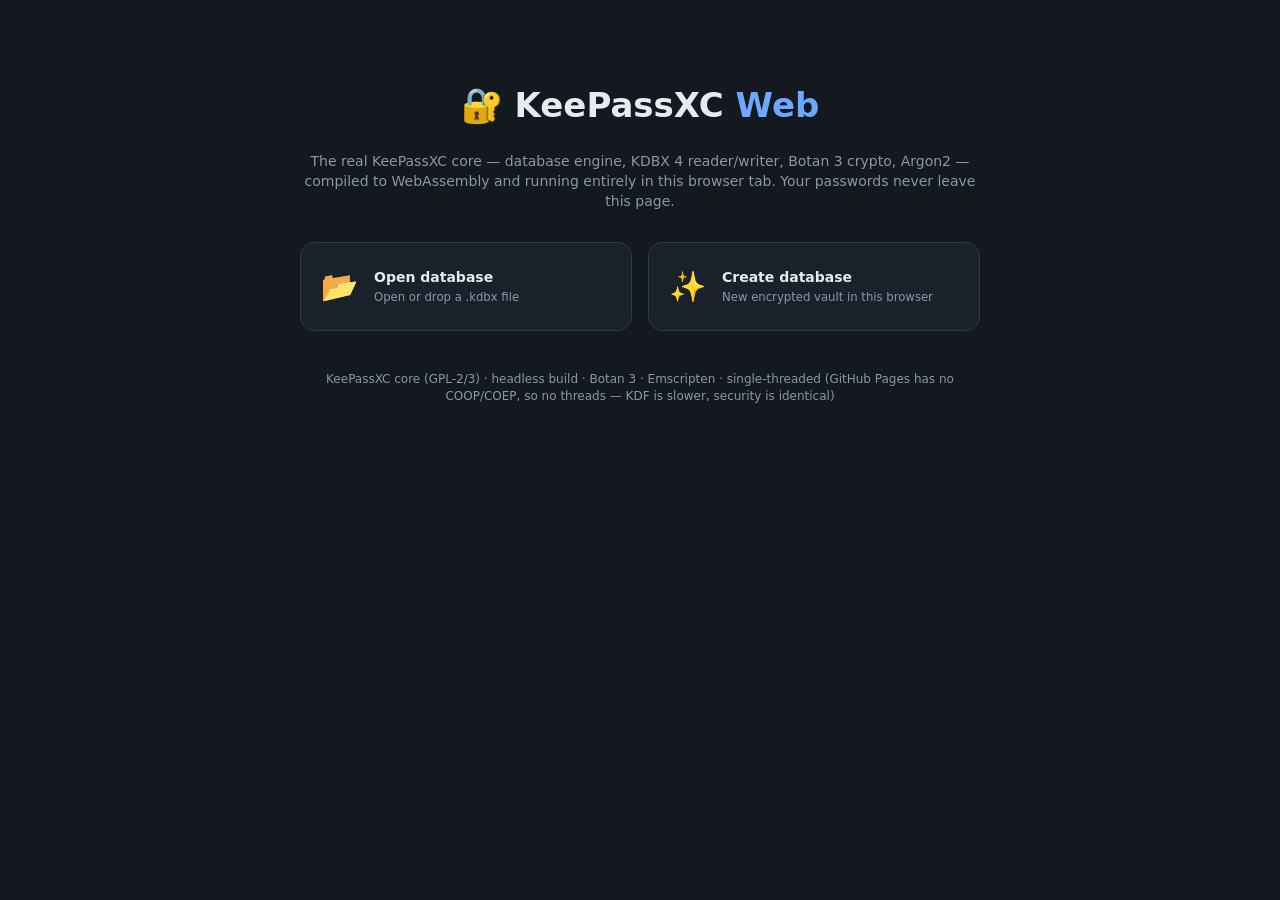
==== web/index.html @ bd55d610 "KeePassXC core compiled to WebAssembly, driven from a static page The headless KeePassXC core (data " ====
<!doctype html>
<html lang="en">
<head>
<meta charset="utf-8">
<meta name="viewport" content="width=device-width, initial-scale=1">
<title>KeePassXC Web</title>
<meta name="color-scheme" content="dark">
<link rel="icon" href="data:image/svg+xml,<svg xmlns='http://www.w3.org/2000/svg' viewBox='0 0 100 100'><text y='.9em' font-size='90'>🔐</text></svg>">
<link rel="stylesheet" href="styles.css">
<script src="wasm/keepassxc.js"></script>
<script src="app.js" defer></script>
</head>
<body>

<div id="boot"><div class="spinner"></div><p id="boot-msg">Loading the KeePassXC engine …</p></div>

<!-- ================= Landing ================= -->
<section id="landing" hidden>
  <div class="hero">
    <h1>🔐 KeePassXC <em>Web</em></h1>
    <p class="tagline">
      The real KeePassXC core — database engine, KDBX&nbsp;4 reader/writer, Botan&nbsp;3
      crypto, Argon2 — compiled to WebAssembly and running entirely in this
      browser tab. Your passwords never leave this page.
    </p>
    <div class="cards">
      <button class="card" id="btn-open">
        <span class="big">📂</span>
        <span><b>Open database</b><br><small>Open or drop a .kdbx file</small></span>
      </button>
      <button class="card" id="btn-create">
        <span class="big">✨</span>
        <span><b>Create database</b><br><small>New encrypted vault in this browser</small></span>
      </button>
    </div>
    <div id="recent" hidden>
      <h2>Saved on this device</h2>
      <ul id="recent-list"></ul>
      <p class="hint">Encrypted copies stored in this browser's IndexedDB (origin-scoped).</p>
    </div>
    <footer>
      KeePassXC core (GPL-2/3) · headless build · Botan 3 · Emscripten ·
      single-threaded (GitHub Pages has no COOP/COEP, so no threads — KDF is
      slower, security is identical)
    </footer>
  </div>
</section>

<!-- ================= Unlock ================= -->
<section id="unlock" hidden>
  <form class="panel unlock-panel" id="unlock-form">
    <h2>🔒<span id="unlock-filename">database.kdbx</span></h2>
    <label class="field">
      <span>Master password</span>
      <input type="password" id="unlock-password" autocomplete="current-password" autofocus>
    </label>
    <label class="field">
      <span>Key file <small>(optional)</small></span>
      <input type="file" id="unlock-keyfile">
    </label>
    <label class="check">
      <input type="checkbox" id="unlock-keep" checked>
      Keep an encrypted copy in this browser <small>(lets you unlock it again
      without re-uploading; stored only in this browser's IndexedDB)</small>
    </label>
    <p class="error" id="unlock-error" hidden></p>
    <div class="row">
      <button type="button" class="btn ghost" id="unlock-back">← Back</button>
      <button type="submit" class="btn primary" id="unlock-go">Unlock</button>
    </div>
  </form>
</section>

<!-- ================= Main ================= -->
<section id="main" hidden>
  <header id="topbar">
    <span id="db-title" title="">Database</span>
    <span id="dirty-dot" title="Unsaved changes" hidden>●</span>
    <input id="search" type="search" placeholder="Search entries…" autocomplete="off">
    <div class="topbar-actions">
      <button class="btn" id="btn-save" title="Save (Ctrl+S)">💾 Save</button>
      <button class="btn" id="btn-download" title="Download .kdbx file">⬇ Download</button>
      <button class="btn" id="btn-credentials" title="Change master password / key file">🔑 Credentials</button>
      <button class="btn warn" id="btn-lock" title="Lock (Ctrl+L)">🔒 Lock</button>
    </div>
  </header>

  <div id="layout">
    <nav id="tree-pane"><div id="tree"></div></nav>
    <section id="list-pane">
      <div id="list-head">
        <h3 id="list-title">All entries</h3>
        <button class="btn small" id="btn-add-entry">＋ Entry</button>
      </div>
      <div id="entry-list"></div>
    </section>
    <article id="detail-pane"><div id="detail"><p class="hint">Select an entry.</p></div></article>
  </div>
</section>

<!-- ================= Dialogs ================= -->
<dialog id="dlg-create">
  <form method="dialog" class="panel" id="create-form">
    <h2>Create database</h2>
    <label class="field"><span>Name</span>
      <input id="create-name" required value="My Vault"></label>
    <label class="field"><span>Master password</span>
      <input type="password" id="create-password" required autocomplete="new-password"></label>
    <label class="field"><span>Repeat password</span>
      <input type="password" id="create-password2" required autocomplete="new-password"></label>
    <div class="pw-health" id="create-health" hidden>
      <div class="bar"><i id="create-health-bar"></i></div>
      <small id="create-health-text"></small>
    </div>
    <label class="field"><span>Key file <small>(optional — a key file you upload now will be required every unlock)</small></span>
      <input type="file" id="create-keyfile"></label>
    <label class="field"><span>Key derivation</span>
      <select id="create-kdf">
        <option value="fast">Argon2id — fast (for trying this out: 2 passes, 8 MiB)</option>
        <option value="balanced" selected>Argon2id — balanced (3 passes, 64 MiB) — recommended</option>
        <option value="strong">Argon2id — strong (4 passes, 256 MiB)</option>
        <option value="aes">AES-KDF (fast, weaker)</option>
      </select></label>
    <p class="hint">Key derivation runs single-threaded in the tab and blocks
    the page for a few seconds — the busy screen you'll see is expected.</p>
    <p class="error" id="create-error" hidden></p>
    <div class="row">
      <button class="btn ghost" value="cancel">Cancel</button>
      <button class="btn primary" value="ok" id="create-go">Create</button>
    </div>
  </form>
</dialog>

<dialog id="dlg-entry">
  <form method="dialog" class="panel wide" id="entry-form">
    <h2 id="entry-form-title">Edit entry</h2>
    <div class="grid2">
      <label class="field"><span>Title</span><input id="e-title" required></label>
      <label class="field"><span>Username</span><input id="e-username" autocomplete="off"></label>
      <label class="field"><span>Password</span>
        <span class="input-group">
          <input type="password" id="e-password" autocomplete="new-password">
          <button type="button" class="btn small" id="e-toggle-pw" title="show">👁</button>
          <button type="button" class="btn small" id="e-gen" title="generate">🎲</button>
        </span>
        <span class="pw-health" id="e-health" hidden>
          <span class="bar"><i id="e-health-bar"></i></span>
          <small id="e-health-text"></small>
        </span>
      </label>
      <label class="field"><span>URL</span><input id="e-url" type="url" placeholder="https://"></label>
      <label class="field"><span>Tags <small>(comma-separated)</small></span><input id="e-tags"></label>
      <label class="field"><span>Icon number<small>(KeePass icon set)</small></span><input id="e-icon" type="number" min="0" max="68" value="0"></label>
    </div>
    <label class="field"><span>Notes</span><textarea id="e-notes" rows="3"></textarea></label>
    <div class="field"><span>Custom attributes</span>
      <div id="e-attrs"></div>
      <button type="button" class="btn small" id="e-attr-add">＋ attribute</button>
    </div>
    <label class="check"><input type="checkbox" id="e-expires"> Entry expires
      <input type="datetime-local" id="e-expiry" hidden></label>
    <p class="error" id="entry-error" hidden></p>
    <div class="row">
      <button class="btn ghost" value="cancel">Cancel</button>
      <button class="btn primary" value="ok" id="entry-go">Save entry</button>
    </div>
  </form>
</dialog>

<dialog id="dlg-group">
  <form method="dialog" class="panel" id="group-form">
    <h2 id="group-form-title">Edit group</h2>
    <label class="field"><span>Name</span><input id="g-name" required></label>
    <label class="field"><span>Notes</span><textarea id="g-notes" rows="2"></textarea></label>
    <label class="field"><span>Icon number</span><input id="g-icon" type="number" min="0" max="68" value="48"></label>
    <p class="error" id="group-error" hidden></p>
    <div class="row">
      <button class="btn ghost" value="cancel">Cancel</button>
      <button class="btn primary" value="ok" id="group-go">Save group</button>
    </div>
  </form>
</dialog>

<dialog id="dlg-generator">
  <div class="panel wide">
    <h2>Password generator</h2>
    <div class="tabs">
      <button class="tab on" data-tab="pw">Password</button>
      <button class="tab" data-tab="phrase">Passphrase</button>
    </div>
    <div id="gen-pw" class="tab-body">
      <label class="field"><span>Length: <b id="gen-len-v">20</b></span>
        <input type="range" id="gen-len" min="6" max="64" value="20"></label>
      <div class="checks" id="gen-classes">
        <label class="check"><input type="checkbox" value="1" checked> abc lower</label>
        <label class="check"><input type="checkbox" value="2" checked> ABC upper</label>
        <label class="check"><input type="checkbox" value="4" checked> 123 digits</label>
        <label class="check"><input type="checkbox" value="8"> {} braces</label>
        <label class="check"><input type="checkbox" value="16"> ;: punctuation</label>
        <label class="check"><input type="checkbox" value="32"> "' quotes</label>
        <label class="check"><input type="checkbox" value="64"> -– dashes</label>
        <label class="check"><input type="checkbox" value="128"> +× math</label>
        <label class="check"><input type="checkbox" value="256"> #$ logograms</label>
        <label class="check"><input type="checkbox" value="512"> àé extended</label>
      </div>
      <div class="checks">
        <label class="check"><input type="checkbox" id="gen-alike" checked> exclude look-alikes</label>
        <label class="check"><input type="checkbox" id="gen-every" checked> from every group</label>
      </div>
      <label class="field"><span>Exclude characters</span><input id="gen-exclude" placeholder="e.g. 0OIl"></label>
    </div>
    <div id="gen-phrase" class="tab-body" hidden>
      <label class="field"><span>Words: <b id="gen-words-v">6</b></span>
        <input type="range" id="gen-words" min="3" max="12" value="6"></label>
      <label class="field"><span>Separator</span><input id="gen-sep" value=" " size="4"></label>
      <p class="hint">EFF large wordlist (7776 words, shipped with the app).</p>
    </div>
    <div class="field"><span>Result</span>
      <span class="input-group">
        <output id="gen-result" class="mono"></output>
        <button class="btn small" id="gen-refresh">↻</button>
      </span>
      <span class="pw-health" id="gen-health">
        <span class="bar"><i id="gen-health-bar"></i></span>
        <small id="gen-health-text"></small>
      </span>
    </div>
    <div class="row">
      <button class="btn ghost" id="gen-close">Close</button>
      <button class="btn" id="gen-copy">📋 Copy</button>
      <button class="btn primary" id="gen-use">Use</button>
    </div>
  </div>
</dialog>

<dialog id="dlg-totp">
  <form method="dialog" class="panel" id="totp-form">
    <h2>TOTP setup</h2>
    <label class="field"><span>Secret <small>(Base32)</small></span>
      <input id="t-key" class="mono" placeholder="e.g. JBSWY3DPEHPK3PXP" autocomplete="off"></label>
    <div class="grid2">
      <label class="field"><span>Digits</span>
        <select id="t-digits"><option>6</option><option>8</option></select></label>
      <label class="field"><span>Period (s)</span>
        <select id="t-step"><option>30</option><option>60</option></select></label>
    </div>
    <label class="field"><span>Algorithm</span>
      <select id="t-algo">
        <option value="0">SHA-1</option><option value="1">SHA-256</option><option value="2">SHA-512</option>
      </select></label>
    <p class="hint">Leave the secret empty and submit to remove TOTP.</p>
    <p class="error" id="totp-error" hidden></p>
    <div class="row">
      <button class="btn ghost" value="cancel">Cancel</button>
      <button class="btn primary" value="ok">Save</button>
    </div>
  </form>
</dialog>

<dialog id="dlg-credentials">
  <form method="dialog" class="panel" id="credentials-form">
    <h2>Change credentials</h2>
    <p class="hint">Changes the master password / key file of this database.
    The old credentials keep working on previously saved copies.</p>
    <label class="field"><span>New master password</span>
      <input type="password" id="c-password" autocomplete="new-password"></label>
    <label class="field"><span>Key file <small>(leave empty to remove)</small></span>
      <input type="file" id="c-keyfile"></label>
    <p class="error" id="credentials-error" hidden></p>
    <div class="row">
      <button class="btn ghost" value="cancel">Cancel</button>
      <button class="btn primary" value="ok">Change &amp; save</button>
    </div>
  </form>
</dialog>

<dialog id="dlg-move">
  <form method="dialog" class="panel" id="move-form">
    <h2>Move</h2>
    <label class="field"><span>Destination group</span>
      <select id="m-group"></select></label>
    <p class="error" id="move-error" hidden></p>
    <div class="row">
      <button class="btn ghost" value="cancel">Cancel</button>
      <button class="btn primary" value="ok">Move</button>
    </div>
  </form>
</dialog>

<!-- busy overlay + toasts (overlay starts hidden; busy() shows it) -->
<div id="overlay" hidden><div><div class="spinner"></div><p id="overlay-label">Working …</p></div></div>
<div id="toasts"></div>

</body>
</html>
---- web/styles.css ----
/* KeePassXC Web — dark, Qt-independent UI */

:root {
  --bg: #14181f;
  --bg2: #1b212b;
  --bg3: #232b38;
  --line: #2f3947;
  --fg: #e6ebf2;
  --fg-dim: #8b97a8;
  --accent: #6ea8fe;
  --accent-strong: #3d7ddd;
  --danger: #ff7b72;
  --ok: #3fb950;
  --warn: #d29922;
  --radius: 8px;
  --mono: ui-monospace, "Cascadia Code", "JetBrains Mono", Menlo, Consolas, monospace;
}

* { box-sizing: border-box; }
html, body { height: 100%; }
body {
  margin: 0;
  background: var(--bg);
  color: var(--fg);
  font: 14px/1.45 system-ui, "Segoe UI", Roboto, sans-serif;
}
.mono { font-family: var(--mono); }
h1, h2, h3 { margin: 0 0 .6em; font-weight: 600; }
a { color: var(--accent); }
small { color: var(--fg-dim); }
.hint { color: var(--fg-dim); font-size: 12px; }
.error { color: var(--danger); margin: .4em 0; font-size: 13px; }
[hidden] { display: none !important; }

/* boot / overlay spinner */
#boot, #overlay {
  position: fixed; inset: 0; display: grid; place-items: center;
  background: var(--bg); z-index: 50; text-align: center;
}
#overlay { background: rgba(10, 12, 16, .82); backdrop-filter: blur(2px); z-index: 100; }
.spinner {
  width: 34px; height: 34px; margin: 0 auto 12px;
  border: 3px solid var(--line); border-top-color: var(--accent);
  border-radius: 50%; animation: spin .8s linear infinite;
}
@keyframes spin { to { transform: rotate(360deg); } }

/* buttons / inputs */
.btn {
  background: var(--bg3); color: var(--fg); border: 1px solid var(--line);
  border-radius: var(--radius); padding: 7px 14px; cursor: pointer; font: inherit;
}
.btn:hover { border-color: var(--accent); }
.btn.primary { background: var(--accent-strong); border-color: var(--accent-strong); color: #fff; }
.btn.primary:hover { filter: brightness(1.12); }
.btn.ghost { background: transparent; }
.btn.warn:hover { border-color: var(--danger); color: var(--danger); }
.btn.small { padding: 3px 8px; font-size: 12px; }
.btn:disabled { opacity: .5; cursor: default; }

.field { display: block; margin: 10px 0; }
.field > span { display: block; margin-bottom: 4px; font-size: 13px; color: var(--fg-dim); }
input, select, textarea, output {
  width: 100%; padding: 8px 10px; background: var(--bg2);
  border: 1px solid var(--line); border-radius: var(--radius);
  color: var(--fg); font: inherit;
}
input:focus, select:focus, textarea:focus { outline: none; border-color: var(--accent); }
input[type="file"] { padding: 6px; }
input[type="range"] { padding: 0; }
.check { display: flex; gap: 8px; align-items: baseline; margin: 8px 0; cursor: pointer; }
.check input { width: auto; }
.grid2 { display: grid; grid-template-columns: 1fr 1fr; gap: 0 12px; }
.row { display: flex; justify-content: flex-end; gap: 10px; margin-top: 14px; }
.input-group { display: flex; gap: 6px; }
.input-group input { flex: 1; }
.input-group output { flex: 1; overflow-wrap: anywhere; }

/* dialogs */
dialog {
  background: var(--bg2); color: var(--fg); border: 1px solid var(--line);
  border-radius: 12px; padding: 0; max-width: min(92vw, 540px); width: 100%;
}
dialog.wide, .panel.wide { max-width: min(94vw, 700px); }
dialog::backdrop { background: rgba(5, 7, 10, .6); }
.panel { padding: 20px 22px; }

/* landing */
.hero { max-width: 720px; margin: 0 auto; padding: 9vh 20px 40px; text-align: center; }
.hero h1 { font-size: 34px; }
.hero h1 em { color: var(--accent); font-style: normal; }
.tagline { color: var(--fg-dim); margin-bottom: 30px; }
.cards { display: grid; grid-template-columns: 1fr 1fr; gap: 16px; margin-bottom: 34px; }
.card {
  display: flex; align-items: center; gap: 16px; text-align: left;
  background: var(--bg2); border: 1px solid var(--line); border-radius: 14px;
  padding: 22px 20px; cursor: pointer; color: var(--fg); font: inherit;
}
.card:hover { border-color: var(--accent); background: var(--bg3); }
.card .big { font-size: 30px; }
.card small { display: block; margin-top: 2px; }
#recent { text-align: left; border-top: 1px solid var(--line); padding-top: 18px; }
#recent ul { list-style: none; padding: 0; margin: 10px 0; }
#recent li {
  display: flex; align-items: center; gap: 10px; padding: 9px 12px;
  border: 1px solid var(--line); border-radius: var(--radius); margin-bottom: 6px;
}
#recent li .name { flex: 1; }
.hero footer { margin-top: 40px; font-size: 12px; color: var(--fg-dim); }

/* main layout */
#topbar {
  display: flex; align-items: center; gap: 12px;
  padding: 10px 16px; background: var(--bg2); border-bottom: 1px solid var(--line);
  position: sticky; top: 0; z-index: 10;
}
#db-title { font-weight: 600; white-space: nowrap; overflow: hidden; text-overflow: ellipsis; max-width: 26vw; }
#dirty-dot { color: var(--warn); }
#search { flex: 1; max-width: 380px; }
.topbar-actions { display: flex; gap: 8px; margin-left: auto; }

#layout { display: grid; grid-template-columns: 250px 340px 1fr; height: calc(100vh - 55px); }
#tree-pane { overflow: auto; border-right: 1px solid var(--line); padding: 10px; }
#list-pane { overflow: auto; border-right: 1px solid var(--line); display: flex; flex-direction: column; }
#detail-pane { overflow: auto; padding: 18px 22px; }

/* group tree */
#tree ul { list-style: none; margin: 0; padding-left: 16px; }
#tree > ul { padding-left: 0; }
.tree-row {
  display: flex; align-items: center; gap: 7px; padding: 5px 8px;
  border-radius: 6px; cursor: pointer; white-space: nowrap; user-select: none;
}
.tree-row:hover { background: var(--bg3); }
.tree-row.sel { background: var(--accent-strong); color: #fff; }
.tree-row .tw { width: 14px; text-align: center; color: var(--fg-dim); flex: none; }
.tree-row.sel .tw { color: #fff; }
.tree-actions { margin-left: auto; display: none; gap: 2px; }
.tree-row:hover .tree-actions { display: inline-flex; }
.tree-actions button {
  background: none; border: none; color: inherit; cursor: pointer;
  font-size: 11px; padding: 1px 3px; border-radius: 4px; opacity: .8;
}
.tree-actions button:hover { opacity: 1; background: rgba(128,128,128,.3); }
.tree-add { margin-top: 8px; }

/* entry list */
#list-head {
  display: flex; align-items: center; justify-content: space-between;
  padding: 12px 14px; border-bottom: 1px solid var(--line); position: sticky; top: 0;
  background: var(--bg); z-index: 5;
}
#list-head h3 { margin: 0; font-size: 14px; }
#entry-list { flex: 1; }
.entry-row {
  display: flex; align-items: center; gap: 10px; padding: 10px 14px;
  border-bottom: 1px solid var(--line); cursor: pointer;
}
.entry-row:hover { background: var(--bg2); }
.entry-row.sel { background: var(--bg3); box-shadow: inset 3px 0 0 var(--accent); }
.entry-row .ic { flex: none; width: 20px; text-align: center; }
.entry-row .mid { flex: 1; min-width: 0; }
.entry-row .t { font-weight: 600; overflow: hidden; text-overflow: ellipsis; white-space: nowrap; }
.entry-row .u { color: var(--fg-dim); font-size: 12px; overflow: hidden; text-overflow: ellipsis; white-space: nowrap; }
.entry-row .badges { flex: none; display: flex; gap: 4px; }
.badge {
  font-size: 10px; padding: 1px 6px; border-radius: 10px;
  border: 1px solid var(--line); color: var(--fg-dim);
}
.badge.expired, .badge.recycled { color: var(--danger); border-color: var(--danger); }
.badge.totp { color: var(--accent); border-color: var(--accent); }

/* detail pane */
#detail table { border-collapse: collapse; width: 100%; margin-bottom: 16px; }
#detail td { padding: 7px 10px; border-bottom: 1px solid var(--line); vertical-align: top; }
#detail td:first-child { color: var(--fg-dim); width: 130px; white-space: nowrap; }
.detail-head { display: flex; align-items: center; gap: 10px; margin-bottom: 14px; }
.detail-head h2 { margin: 0; flex: 1; }
.pw-line { display: flex; gap: 6px; align-items: center; }
.pw-line .mono { flex: 1; overflow-wrap: anywhere; }
.totp-code { font-family: var(--mono); font-size: 24px; letter-spacing: 3px; }
.totp-code small { font-size: 12px; letter-spacing: 0; }
.progress-ring { position: relative; display: inline-block; width: 22px; height: 22px; flex: none; }
.section-title {
  display: flex; align-items: center; gap: 8px; margin: 18px 0 8px;
  font-size: 12px; text-transform: uppercase; letter-spacing: .8px; color: var(--fg-dim);
}
.section-title::after { content: ""; flex: 1; border-top: 1px solid var(--line); }
.kv { display: flex; gap: 8px; align-items: baseline; margin: 4px 0; }
.kv .k { color: var(--fg-dim); min-width: 130px; flex: none; }
.kv .v { flex: 1; overflow-wrap: anywhere; }
.attr-row { display: flex; gap: 6px; margin: 4px 0; }
.attr-row .k { min-width: 140px; flex: none; color: var(--fg-dim); }
.att-row { display: flex; gap: 8px; align-items: center; margin: 4px 0; }
.att-row .grow { flex: 1; overflow: hidden; text-overflow: ellipsis; white-space: nowrap; }
.history-row { display: flex; gap: 10px; align-items: center; padding: 6px 0; border-bottom: 1px solid var(--line); }
.history-row .grow { flex: 1; color: var(--fg-dim); font-size: 12px; }
.health-pill { font-size: 12px; padding: 2px 8px; border-radius: 10px; border: 1px solid var(--line); }

/* password health bars */
.pw-health { display: block; margin-top: 6px; }
.bar { display: block; height: 5px; border-radius: 3px; background: var(--line); overflow: hidden; }
.bar i { display: block; height: 100%; width: 0; background: var(--danger); transition: width .25s; }
.bar.q1 i { background: var(--danger); }
.bar.q2 i { background: #e36209; }
.bar.q3 i { background: var(--warn); }
.bar.q4 i { background: var(--ok); }
.bar.q5 i { background: #2ea043; }

/* generator */
.tabs { display: flex; gap: 6px; margin-bottom: 12px; }
.tab { background: none; border: 1px solid var(--line); border-radius: 6px 6px 0 0;
  padding: 6px 14px; color: var(--fg-dim); cursor: pointer; }
.tab.on { color: var(--fg); background: var(--bg3); border-bottom-color: transparent; }
.checks { display: flex; flex-wrap: wrap; gap: 4px 14px; margin: 8px 0; }
.checks .check { margin: 2px 0; }

/* toasts */
#toasts { position: fixed; bottom: 18px; left: 50%; transform: translateX(-50%);
  display: flex; flex-direction: column; gap: 8px; z-index: 200; }
.toast {
  background: var(--bg3); border: 1px solid var(--line); border-left: 3px solid var(--accent);
  padding: 9px 16px; border-radius: var(--radius); box-shadow: 0 4px 18px rgba(0,0,0,.4);
  animation: rise .2s ease-out;
}
.toast.err { border-left-color: var(--danger); }
.toast.ok { border-left-color: var(--ok); }
@keyframes rise { from { opacity: 0; transform: translateY(8px); } }

/* narrow screens */
@media (max-width: 1000px) {
  #layout { grid-template-columns: 200px 1fr; grid-template-rows: 1fr; }
  #detail-pane { position: fixed; inset: 55px 0 0 0; background: var(--bg);
    z-index: 20; padding: 16px; }
}
@media (max-width: 640px) {
  .cards { grid-template-columns: 1fr; }
  #layout { grid-template-columns: 1fr; }
  #tree-pane { display: none; }
}
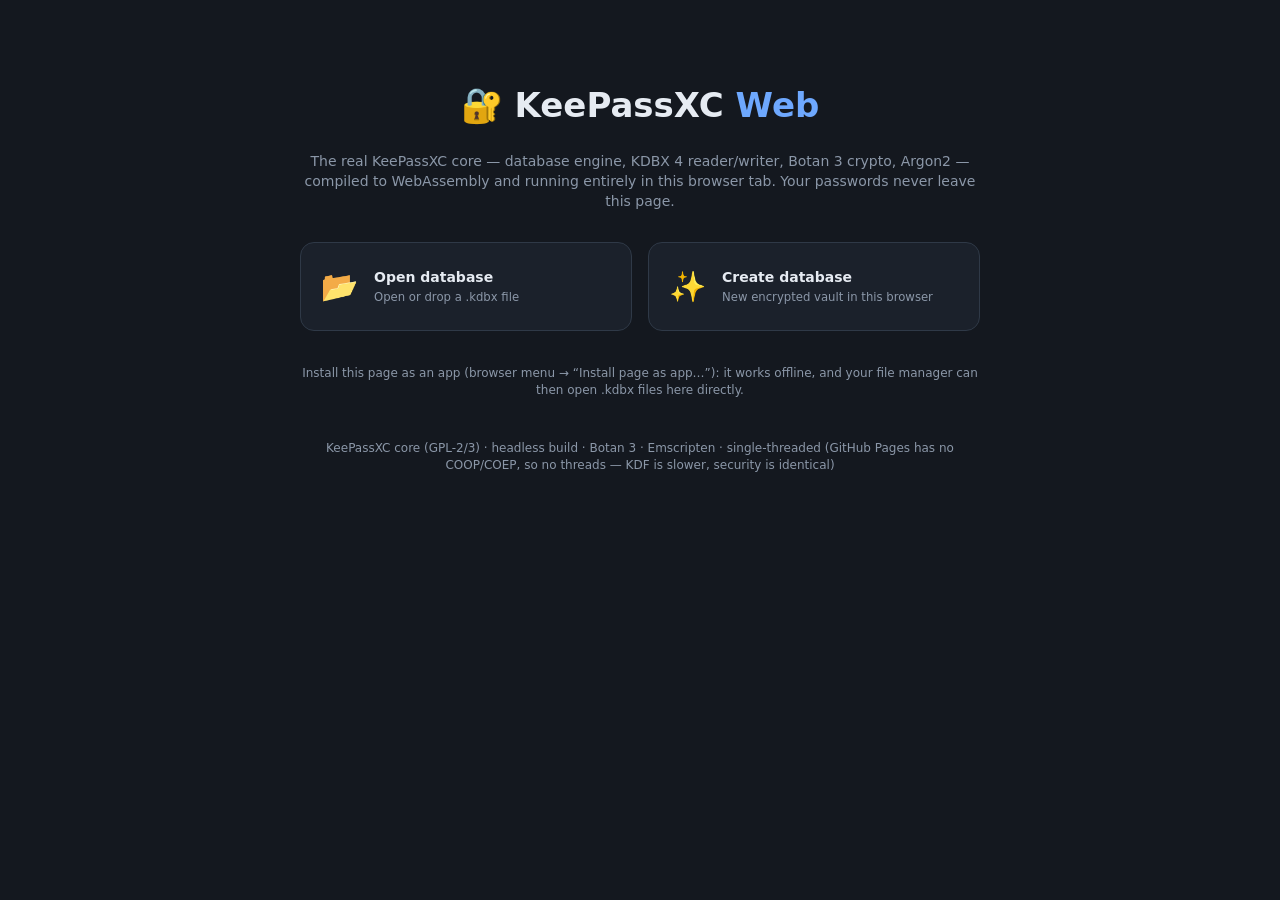
==== commit fb35f6c7: "Add PWA file handling: OS "open with .kdbx" launches the installed app - manifest: declare a focus-e" ====
--- a/web/index.html
+++ b/web/index.html
@@ -5,7 +5,10 @@
 <meta name="viewport" content="width=device-width, initial-scale=1">
 <title>KeePassXC Web</title>
 <meta name="color-scheme" content="dark">
+<meta name="theme-color" content="#14181f">
 <link rel="icon" href="data:image/svg+xml,<svg xmlns='http://www.w3.org/2000/svg' viewBox='0 0 100 100'><text y='.9em' font-size='90'>🔐</text></svg>">
+<link rel="manifest" href="manifest.webmanifest">
+<link rel="apple-touch-icon" href="icons/icon-192.png">
 <link rel="stylesheet" href="styles.css">
 <script src="wasm/keepassxc.js"></script>
 <script src="app.js" defer></script>
@@ -33,6 +36,9 @@
         <span><b>Create database</b><br><small>New encrypted vault in this browser</small></span>
       </button>
     </div>
+    <p class="hint">Install this page as an app (browser menu →
+      “Install page as app…”): it works offline, and your file manager
+      can then open .kdbx files here directly.</p>
     <div id="recent" hidden>
       <h2>Saved on this device</h2>
       <ul id="recent-list"></ul>
